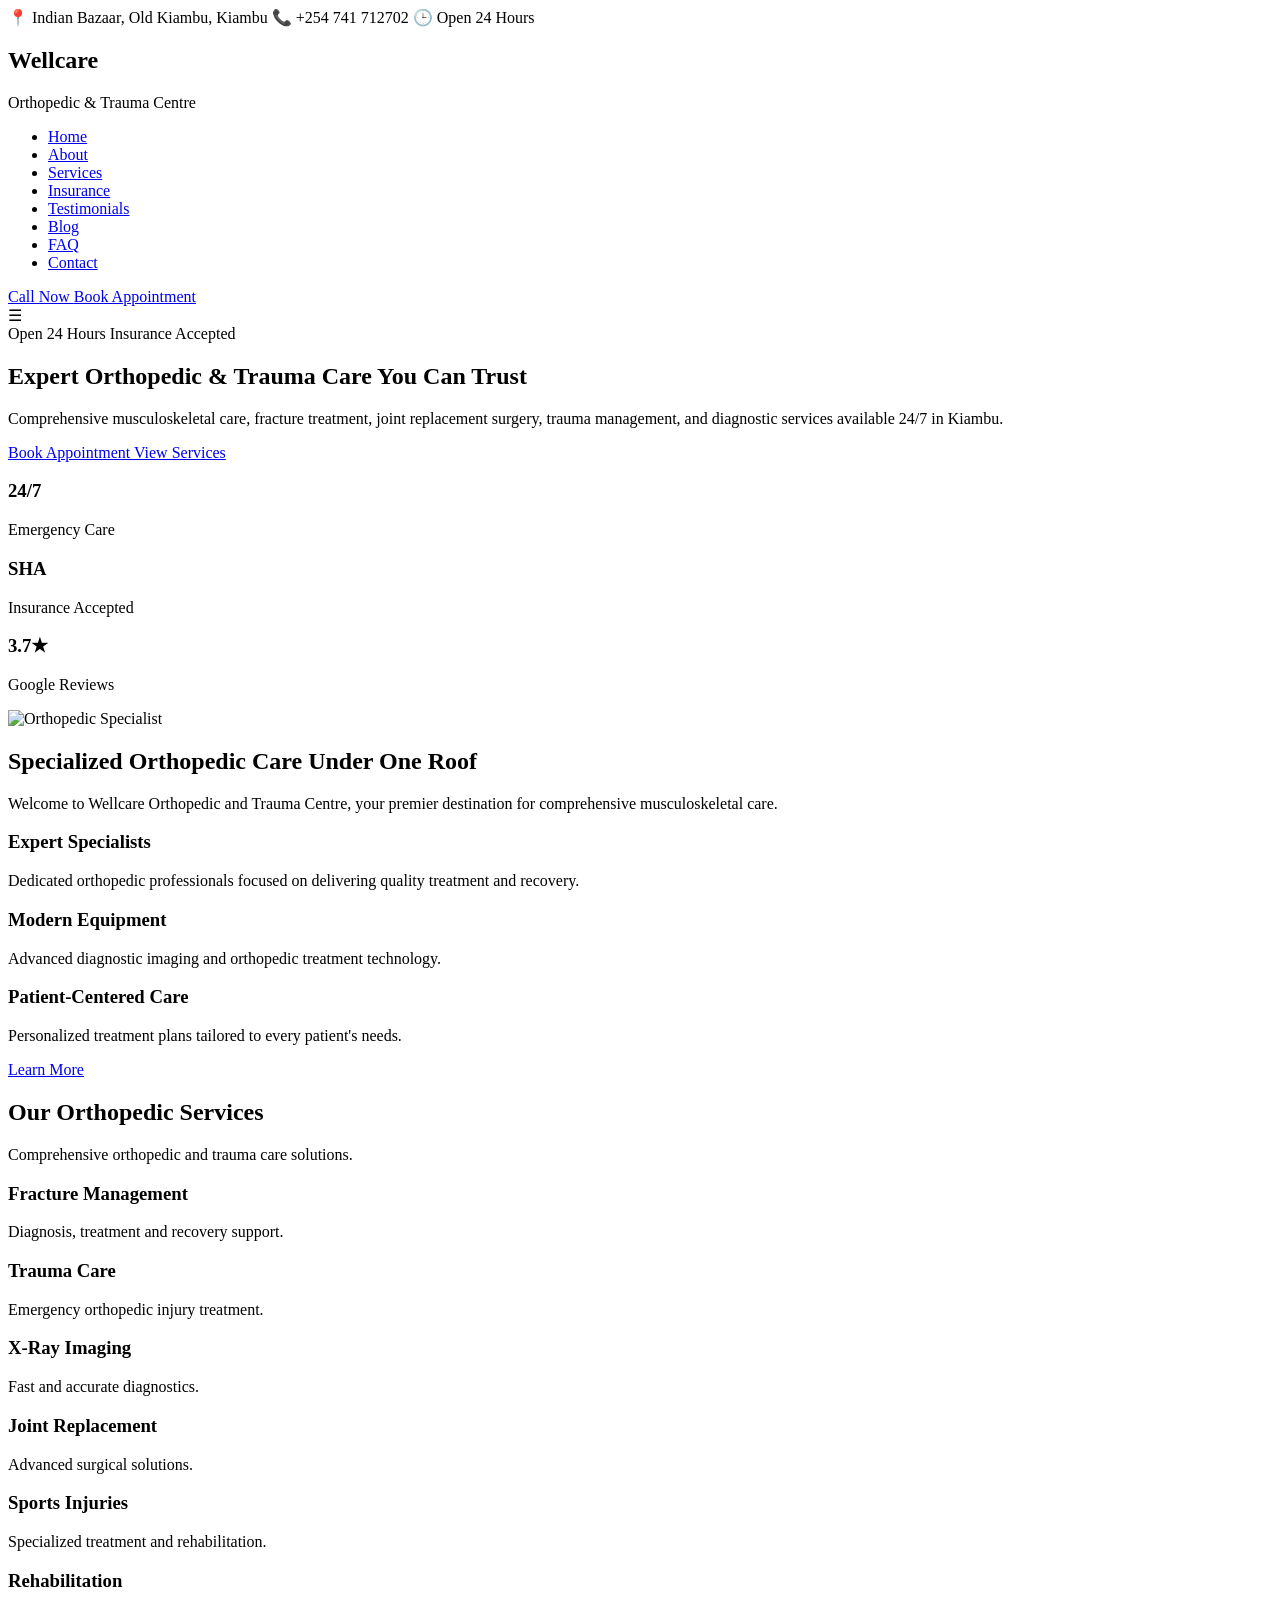
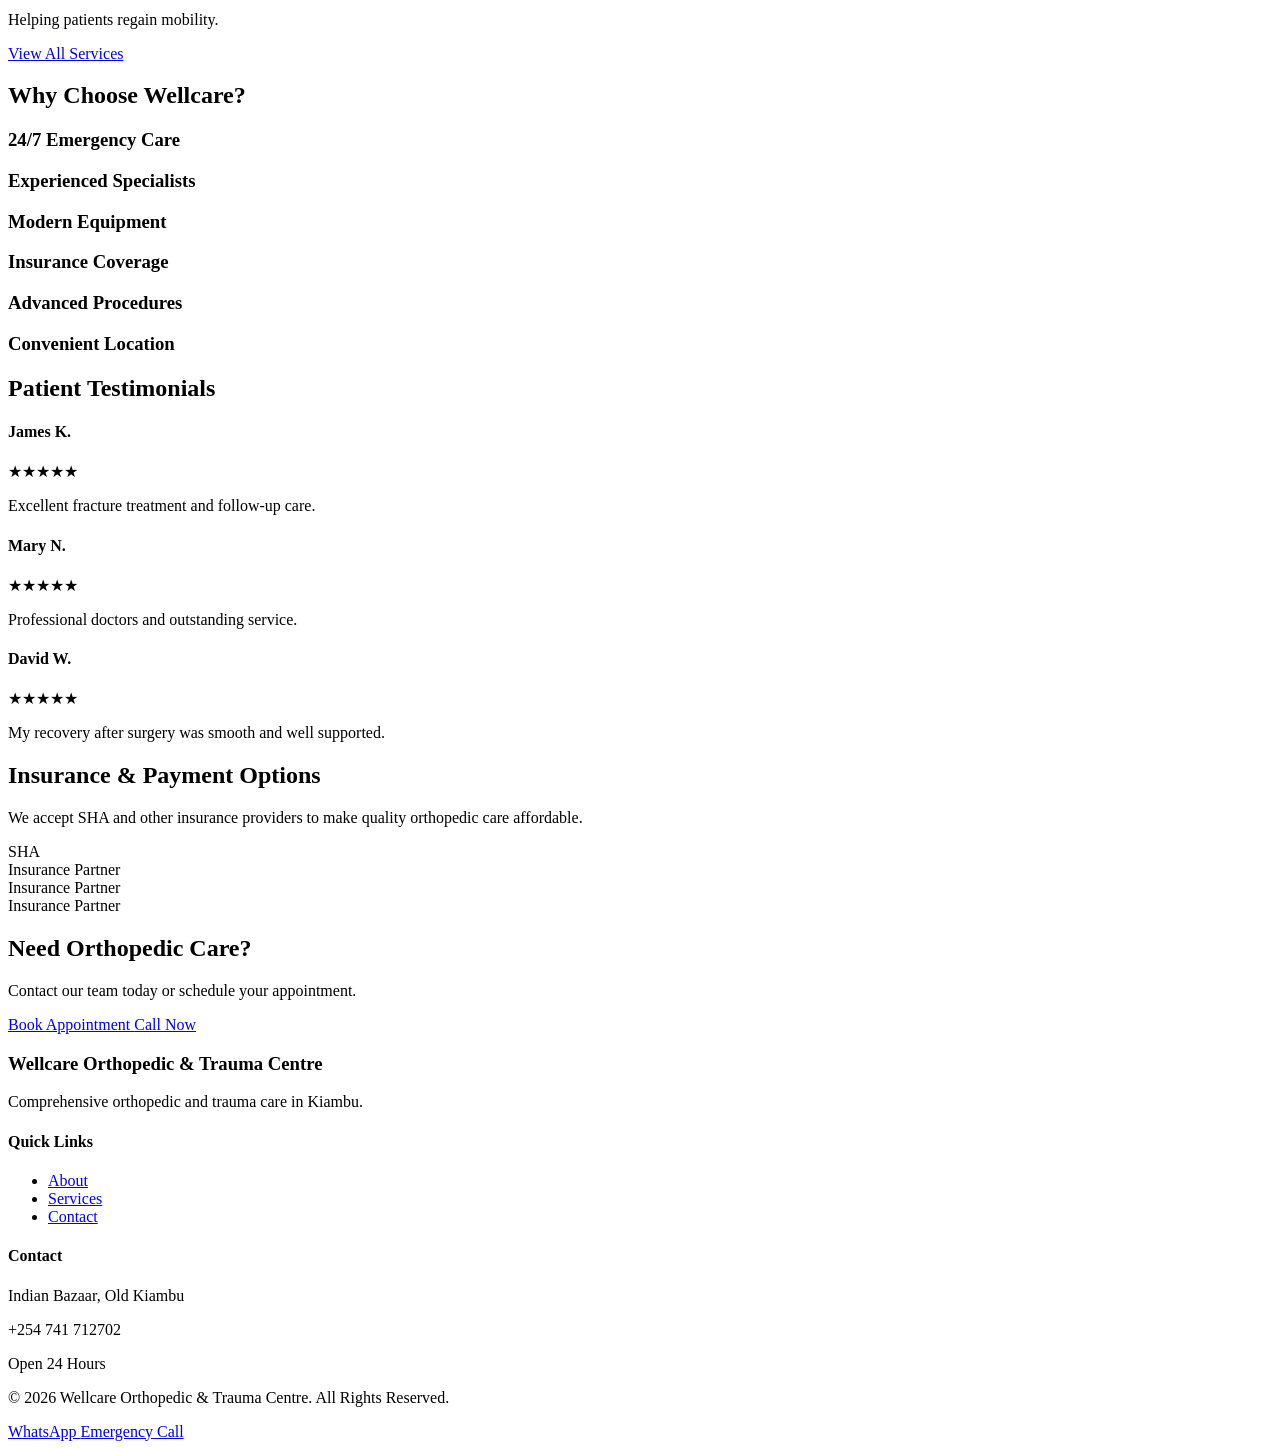
==== index.html @ 738a3591 "Rename index to index.html" ====
﻿<!DOCTYPE html>
<html lang="en">
<head>
    <meta charset="UTF-8">
    <meta name="viewport" content="width=device-width, initial-scale=1.0">

    <title>Wellcare Orthopedic & Trauma Centre | Orthopedic Hospital Kiambu</title>

    <meta name="description" content="Expert orthopedic and trauma care in Kiambu. Fracture treatment, trauma management, joint replacement surgery, rehabilitation, X-ray imaging, and emergency orthopedic services available 24/7.">

    <meta name="keywords" content="Orthopedic Hospital Kiambu, Trauma Centre Kiambu, Orthopedic Specialist Kenya, Fracture Treatment Kiambu, Joint Replacement Kenya">

    <link rel="stylesheet" href="css/style.css">

    <link rel="preconnect" href="https://fonts.googleapis.com">
    <link href="https://fonts.googleapis.com/css2?family=Inter:wght@300;400;500;600;700;800;900&display=swap" rel="stylesheet">

    <script src="https://kit.fontawesome.com/a076d05399.js" crossorigin="anonymous"></script>
</head>
<body>

    <!-- TOP BAR -->
    <div class="top-bar">
        <div class="container">
            <span>📍 Indian Bazaar, Old Kiambu, Kiambu</span>
            <span>📞 +254 741 712702</span>
            <span>🕒 Open 24 Hours</span>
        </div>
    </div>

    <!-- HEADER -->
    <header class="header">
        <div class="container nav-container">

            <div class="logo">
                <h2>Wellcare</h2>
                <span>Orthopedic & Trauma Centre</span>
            </div>

            <nav class="navbar">
                <ul class="nav-links">
                    <li><a href="index.html" class="active">Home</a></li>
                    <li><a href="about.html">About</a></li>
                    <li><a href="services.html">Services</a></li>
                    <li><a href="insurance.html">Insurance</a></li>
                    <li><a href="testimonials.html">Testimonials</a></li>
                    <li><a href="blog.html">Blog</a></li>
                    <li><a href="faq.html">FAQ</a></li>
                    <li><a href="contact.html">Contact</a></li>
                </ul>
            </nav>

            <div class="nav-buttons">
                <a href="tel:+254741712702" class="btn btn-outline">
                    Call Now
                </a>

                <a href="appointment.html" class="btn btn-primary">
                    Book Appointment
                </a>
            </div>

            <div class="mobile-menu-btn">
                ☰
            </div>

        </div>
    </header>

    <!-- HERO -->
    <section class="hero">

        <div class="container hero-content">

            <div class="hero-text">

                <div class="badges">
                    <span class="badge">Open 24 Hours</span>
                    <span class="badge">Insurance Accepted</span>
                </div>

                <h1>
                    Expert Orthopedic &
                    Trauma Care You Can Trust
                </h1>

                <p>
                    Comprehensive musculoskeletal care,
                    fracture treatment, joint replacement surgery,
                    trauma management, and diagnostic services
                    available 24/7 in Kiambu.
                </p>

                <div class="hero-buttons">
                    <a href="appointment.html" class="btn btn-primary">
                        Book Appointment
                    </a>

                    <a href="services.html" class="btn btn-secondary">
                        View Services
                    </a>
                </div>

                <div class="trust-indicators">

                    <div class="indicator">
                        <h3>24/7</h3>
                        <p>Emergency Care</p>
                    </div>

                    <div class="indicator">
                        <h3>SHA</h3>
                        <p>Insurance Accepted</p>
                    </div>

                    <div class="indicator">
                        <h3>3.7★</h3>
                        <p>Google Reviews</p>
                    </div>

                </div>

            </div>

            <div class="hero-image">
                <img src="images/hero-doctor.jpg"
                     alt="Orthopedic Specialist">
            </div>

        </div>

    </section>

    <!-- ABOUT PREVIEW -->
    <section class="about-preview">

        <div class="container">

            <div class="section-title">
                <h2>Specialized Orthopedic Care Under One Roof</h2>

                <p>
                    Welcome to Wellcare Orthopedic and Trauma Centre,
                    your premier destination for comprehensive
                    musculoskeletal care.
                </p>
            </div>

            <div class="about-grid">

                <div class="about-card">
                    <h3>Expert Specialists</h3>
                    <p>
                        Dedicated orthopedic professionals focused on
                        delivering quality treatment and recovery.
                    </p>
                </div>

                <div class="about-card">
                    <h3>Modern Equipment</h3>
                    <p>
                        Advanced diagnostic imaging and orthopedic
                        treatment technology.
                    </p>
                </div>

                <div class="about-card">
                    <h3>Patient-Centered Care</h3>
                    <p>
                        Personalized treatment plans tailored to every
                        patient's needs.
                    </p>
                </div>

            </div>

            <div class="center-btn">
                <a href="about.html" class="btn btn-primary">
                    Learn More
                </a>
            </div>

        </div>

    </section>

    <!-- SERVICES -->
    <section class="services">

        <div class="container">

            <div class="section-title">
                <h2>Our Orthopedic Services</h2>

                <p>
                    Comprehensive orthopedic and trauma care solutions.
                </p>
            </div>

            <div class="services-grid">

                <div class="service-card">
                    <h3>Fracture Management</h3>
                    <p>Diagnosis, treatment and recovery support.</p>
                </div>

                <div class="service-card">
                    <h3>Trauma Care</h3>
                    <p>Emergency orthopedic injury treatment.</p>
                </div>

                <div class="service-card">
                    <h3>X-Ray Imaging</h3>
                    <p>Fast and accurate diagnostics.</p>
                </div>

                <div class="service-card">
                    <h3>Joint Replacement</h3>
                    <p>Advanced surgical solutions.</p>
                </div>

                <div class="service-card">
                    <h3>Sports Injuries</h3>
                    <p>Specialized treatment and rehabilitation.</p>
                </div>

                <div class="service-card">
                    <h3>Rehabilitation</h3>
                    <p>Helping patients regain mobility.</p>
                </div>

            </div>

            <div class="center-btn">
                <a href="services.html" class="btn btn-primary">
                    View All Services
                </a>
            </div>

        </div>

    </section>

    <!-- WHY CHOOSE US -->
    <section class="why-us">

        <div class="container">

            <div class="section-title">
                <h2>Why Choose Wellcare?</h2>
            </div>

            <div class="features-grid">

                <div class="feature-card">
                    <h3>24/7 Emergency Care</h3>
                </div>

                <div class="feature-card">
                    <h3>Experienced Specialists</h3>
                </div>

                <div class="feature-card">
                    <h3>Modern Equipment</h3>
                </div>

                <div class="feature-card">
                    <h3>Insurance Coverage</h3>
                </div>

                <div class="feature-card">
                    <h3>Advanced Procedures</h3>
                </div>

                <div class="feature-card">
                    <h3>Convenient Location</h3>
                </div>

            </div>

        </div>

    </section>

    <!-- TESTIMONIALS -->
    <section class="testimonials">

        <div class="container">

            <div class="section-title">
                <h2>Patient Testimonials</h2>
            </div>

            <div class="testimonial-grid">

                <div class="testimonial-card">
                    <h4>James K.</h4>
                    <div class="stars">★★★★★</div>
                    <p>
                        Excellent fracture treatment and follow-up care.
                    </p>
                </div>

                <div class="testimonial-card">
                    <h4>Mary N.</h4>
                    <div class="stars">★★★★★</div>
                    <p>
                        Professional doctors and outstanding service.
                    </p>
                </div>

                <div class="testimonial-card">
                    <h4>David W.</h4>
                    <div class="stars">★★★★★</div>
                    <p>
                        My recovery after surgery was smooth and well
                        supported.
                    </p>
                </div>

            </div>

        </div>

    </section>

    <!-- INSURANCE -->
    <section class="insurance">

        <div class="container">

            <div class="section-title">
                <h2>Insurance & Payment Options</h2>

                <p>
                    We accept SHA and other insurance providers to make
                    quality orthopedic care affordable.
                </p>
            </div>

            <div class="insurance-grid">

                <div class="insurance-item">SHA</div>
                <div class="insurance-item">Insurance Partner</div>
                <div class="insurance-item">Insurance Partner</div>
                <div class="insurance-item">Insurance Partner</div>

            </div>

        </div>

    </section>

    <!-- CTA -->
    <section class="cta">

        <div class="container">

            <h2>
                Need Orthopedic Care?
            </h2>

            <p>
                Contact our team today or schedule your appointment.
            </p>

            <div class="cta-buttons">

                <a href="appointment.html" class="btn btn-primary">
                    Book Appointment
                </a>

                <a href="tel:+254741712702" class="btn btn-outline">
                    Call Now
                </a>

            </div>

        </div>

    </section>

    <!-- FOOTER -->
    <footer class="footer">

        <div class="container footer-grid">

            <div>
                <h3>Wellcare Orthopedic & Trauma Centre</h3>
                <p>
                    Comprehensive orthopedic and trauma care in Kiambu.
                </p>
            </div>

            <div>
                <h4>Quick Links</h4>

                <ul>
                    <li><a href="about.html">About</a></li>
                    <li><a href="services.html">Services</a></li>
                    <li><a href="contact.html">Contact</a></li>
                </ul>
            </div>

            <div>
                <h4>Contact</h4>

                <p>Indian Bazaar, Old Kiambu</p>
                <p>+254 741 712702</p>
                <p>Open 24 Hours</p>
            </div>

        </div>

        <div class="footer-bottom">
            <p>
                © 2026 Wellcare Orthopedic & Trauma Centre.
                All Rights Reserved.
            </p>
        </div>

    </footer>

    <!-- FLOATING BUTTONS -->

    <a href="https://wa.me/254741712702"
       class="whatsapp-btn"
       target="_blank">
        WhatsApp
    </a>

    <a href="tel:+254741712702"
       class="emergency-btn">
        Emergency Call
    </a>

    <script src="js/main.js"></script>

</body>
</html>
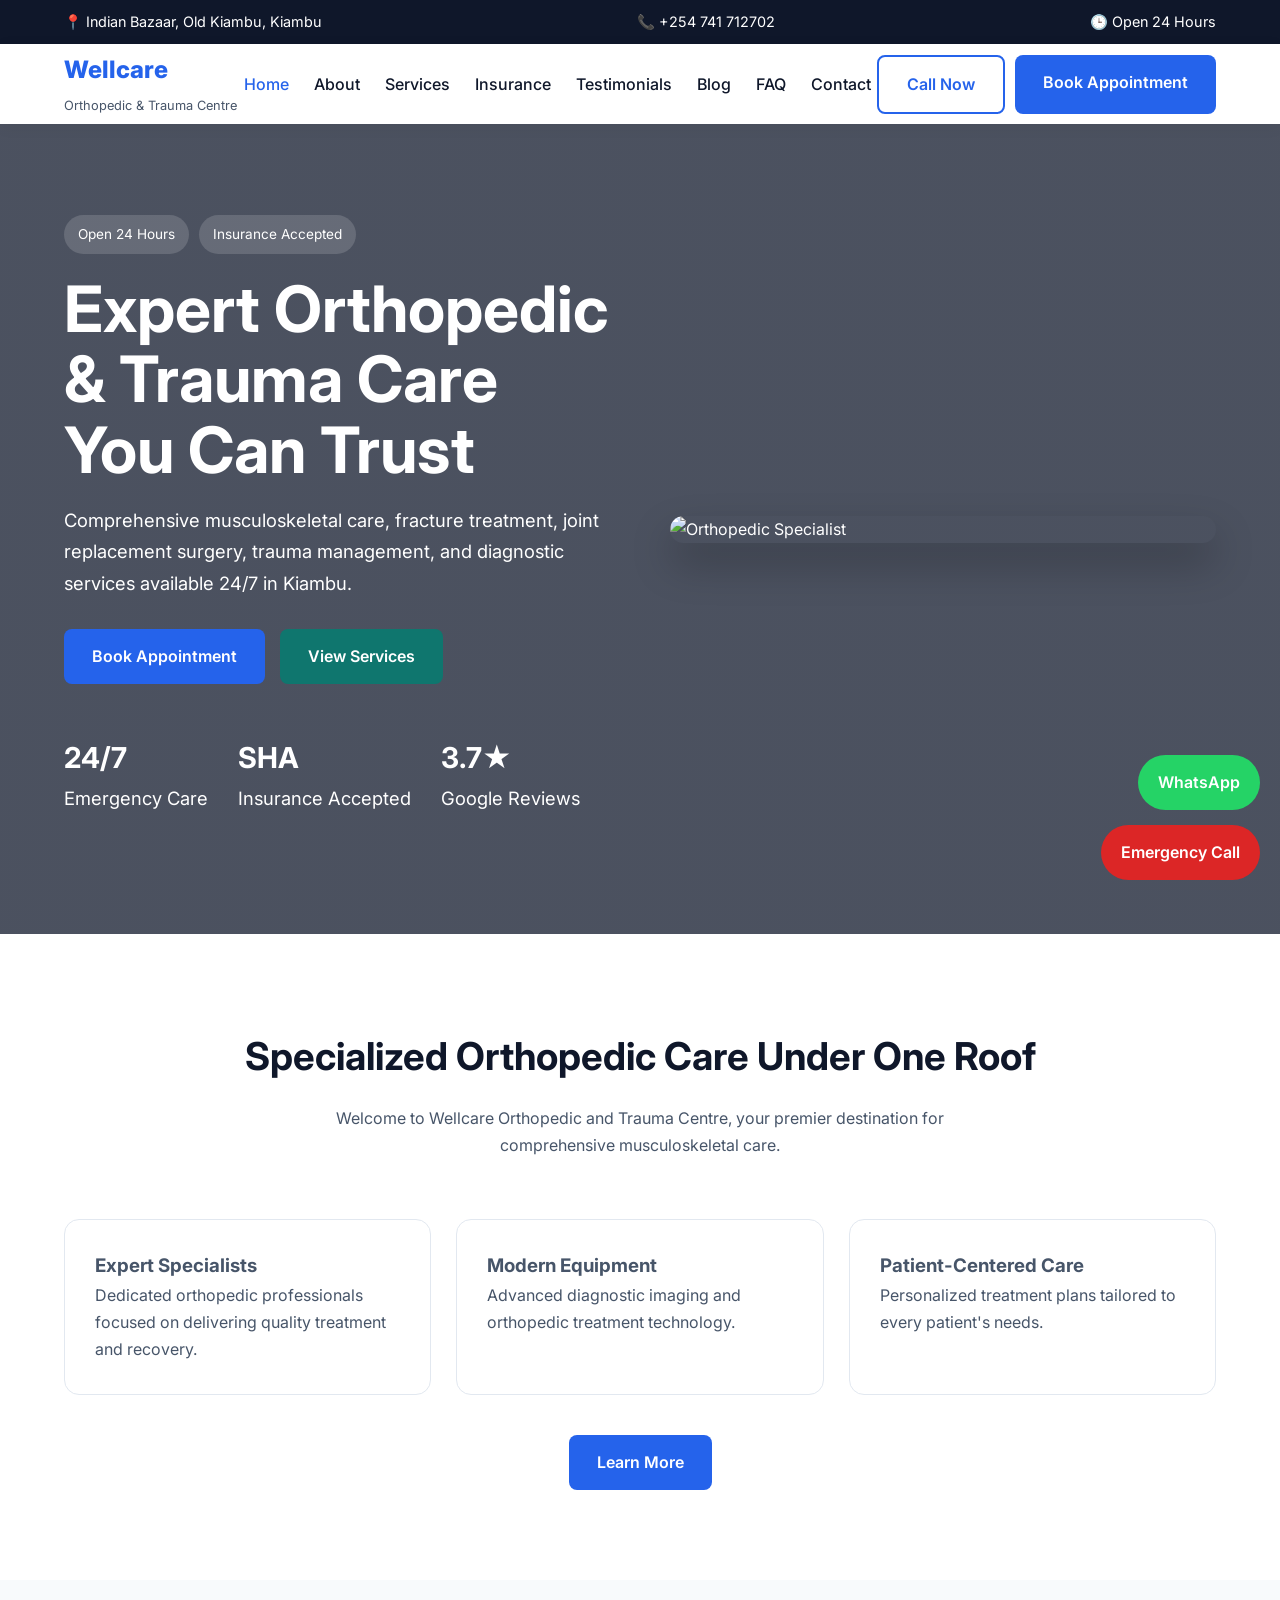
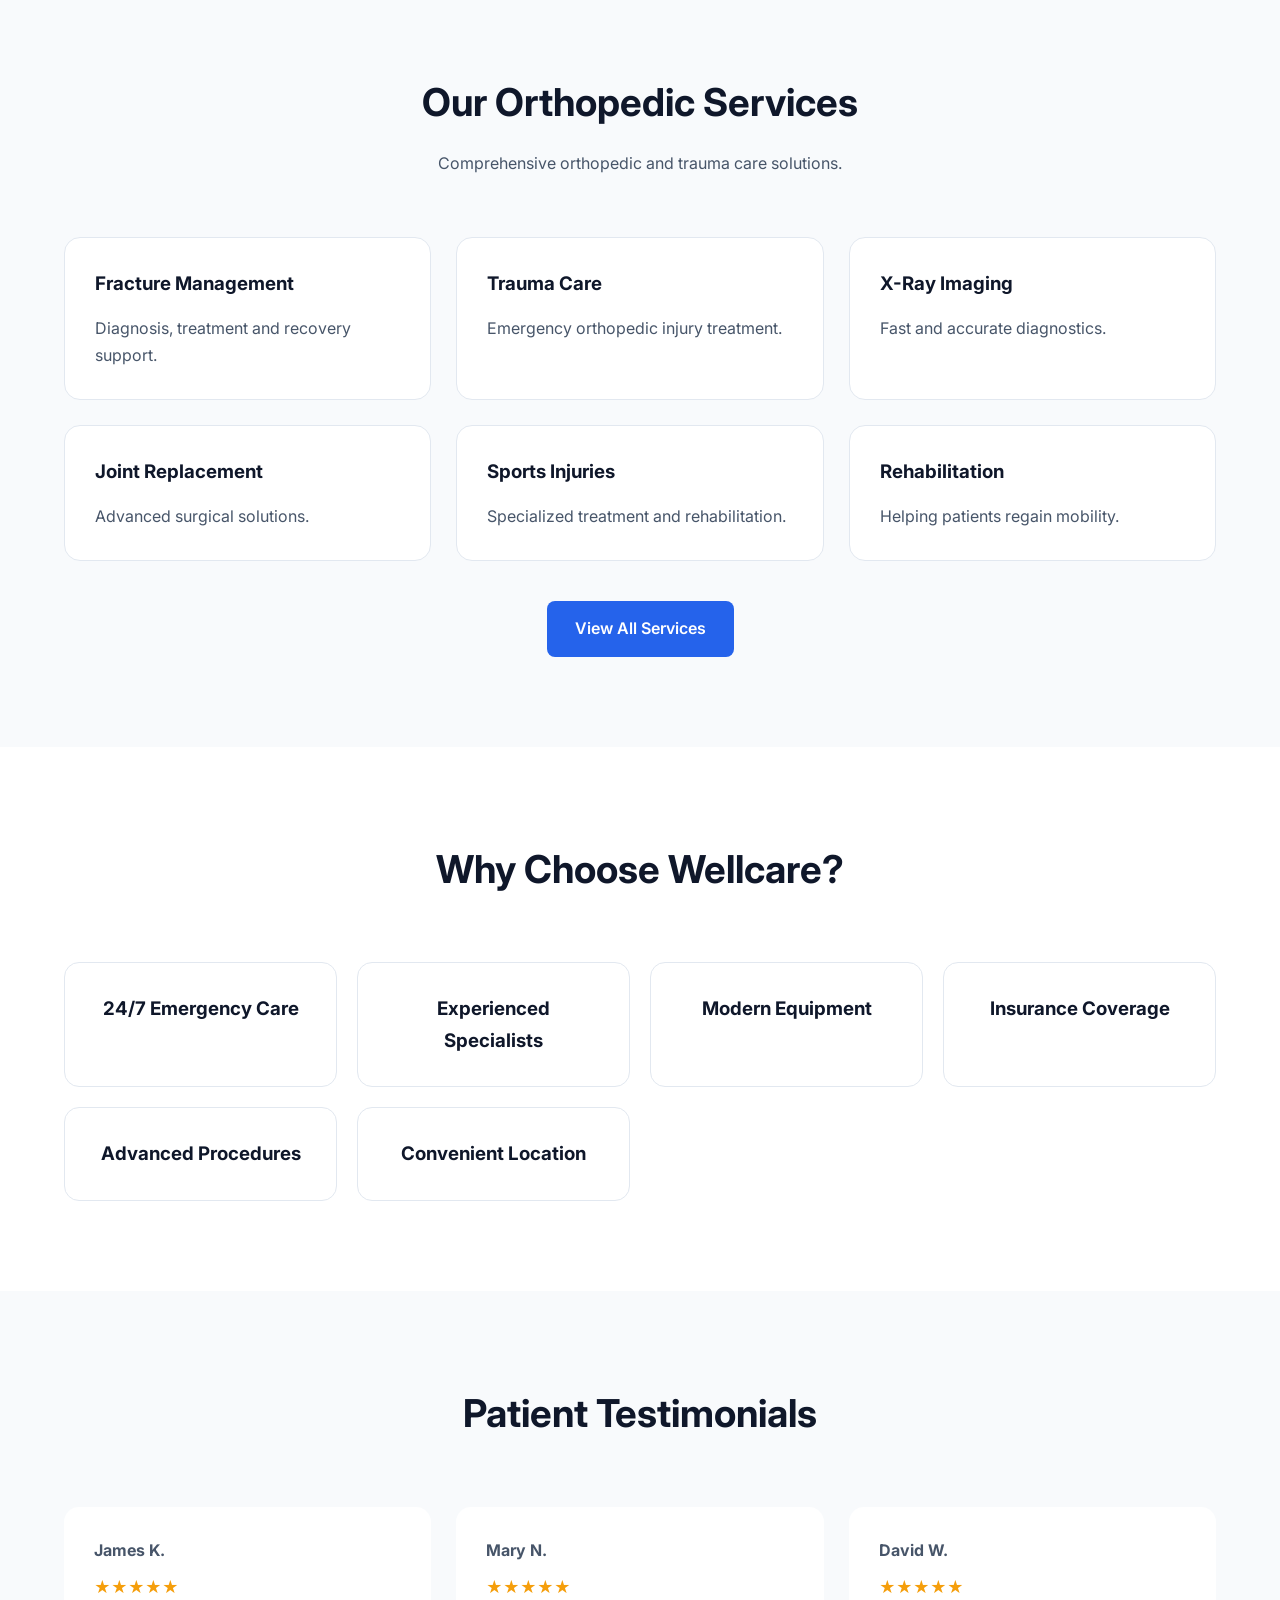
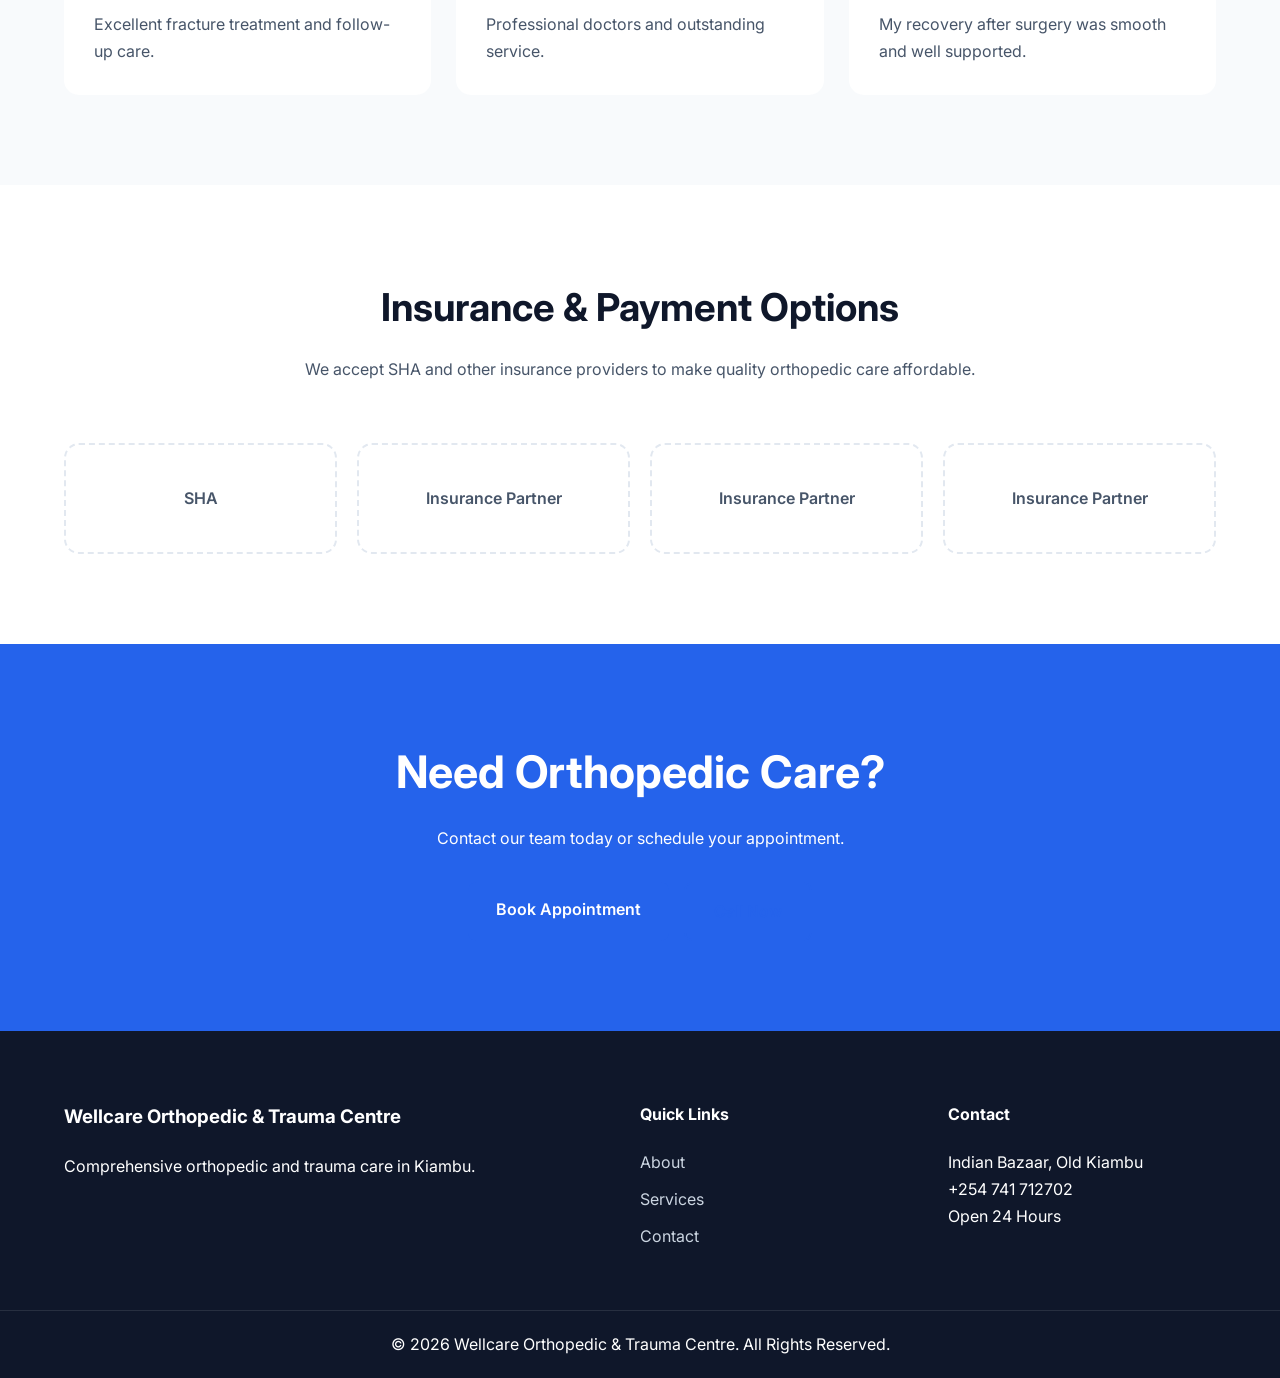
==== commit a4391a45: "Update index.html" ====
--- a/index.html
+++ b/index.html
@@ -10,7 +10,7 @@
 
     <meta name="keywords" content="Orthopedic Hospital Kiambu, Trauma Centre Kiambu, Orthopedic Specialist Kenya, Fracture Treatment Kiambu, Joint Replacement Kenya">
 
-    <link rel="stylesheet" href="css/style.css">
+    <link rel="stylesheet" href="style.css">
 
     <link rel="preconnect" href="https://fonts.googleapis.com">
     <link href="https://fonts.googleapis.com/css2?family=Inter:wght@300;400;500;600;700;800;900&display=swap" rel="stylesheet">
--- a/style.css
+++ b/style.css
@@ -0,0 +1,1227 @@
+﻿/* =========================
+   RESET
+========================= */
+
+* {
+  margin: 0;
+  padding: 0;
+  box-sizing: border-box;
+}
+
+:root {
+  --primary: #0f766e;
+  --secondary: #2563eb;
+  --accent: #14b8a6;
+  --dark: #0f172a;
+  --text: #475569;
+  --light: #f8fafc;
+  --white: #ffffff;
+  --border: #e2e8f0;
+}
+
+html {
+  scroll-behavior: smooth;
+}
+
+body {
+  font-family: "Inter", sans-serif;
+  color: var(--text);
+  background: var(--white);
+  line-height: 1.7;
+}
+
+/* =========================
+   GLOBAL
+========================= */
+
+.container {
+  width: 90%;
+  max-width: 1200px;
+  margin: auto;
+}
+
+section {
+  padding: 90px 0;
+}
+
+img {
+  width: 100%;
+  display: block;
+}
+
+a {
+  text-decoration: none;
+}
+
+ul {
+  list-style: none;
+}
+
+.section-title {
+  text-align: center;
+  margin-bottom: 60px;
+}
+
+.section-title h2 {
+  font-size: 2.4rem;
+  color: var(--dark);
+  margin-bottom: 15px;
+}
+
+.section-title p {
+  max-width: 700px;
+  margin: auto;
+}
+
+.center-btn {
+  text-align: center;
+  margin-top: 40px;
+}
+
+/* =========================
+   BUTTONS
+========================= */
+
+.btn {
+  display: inline-block;
+  padding: 14px 28px;
+  border-radius: 8px;
+  font-weight: 600;
+  transition: .3s;
+}
+
+.btn-primary {
+  background: var(--secondary);
+  color: white;
+}
+
+.btn-primary:hover {
+  background: #1d4ed8;
+}
+
+.btn-outline {
+  border: 2px solid var(--secondary);
+  color: var(--secondary);
+}
+
+.btn-outline:hover {
+  background: var(--secondary);
+  color: white;
+}
+
+.btn-secondary {
+  background: var(--primary);
+  color: white;
+}
+
+.btn-secondary:hover {
+  background: #115e59;
+}
+
+/* =========================
+   TOP BAR
+========================= */
+
+.top-bar {
+  background: var(--dark);
+  color: white;
+  padding: 10px 0;
+  font-size: .9rem;
+}
+
+.top-bar .container {
+  display: flex;
+  justify-content: space-between;
+  flex-wrap: wrap;
+}
+
+/* =========================
+   HEADER
+========================= */
+
+.header {
+  background: white;
+  position: sticky;
+  top: 0;
+  z-index: 1000;
+  box-shadow: 0 3px 15px rgba(0,0,0,.05);
+}
+
+.nav-container {
+  display: flex;
+  align-items: center;
+  justify-content: space-between;
+  min-height: 80px;
+}
+
+.logo h2 {
+  color: var(--secondary);
+  font-weight: 800;
+}
+
+.logo span {
+  font-size: .8rem;
+  color: var(--text);
+}
+
+.nav-links {
+  display: flex;
+  gap: 25px;
+}
+
+.nav-links a {
+  color: var(--dark);
+  font-weight: 500;
+  transition: .3s;
+}
+
+.nav-links a:hover,
+.nav-links .active {
+  color: var(--secondary);
+}
+
+.nav-buttons {
+  display: flex;
+  gap: 10px;
+}
+
+.mobile-menu-btn {
+  display: none;
+  font-size: 2rem;
+  cursor: pointer;
+}
+
+/* =========================
+   HERO
+========================= */
+
+.hero {
+  background:
+    linear-gradient(
+      rgba(15,23,42,.75),
+      rgba(15,23,42,.75)
+    ),
+    url("../images/hero-bg.jpg");
+  background-size: cover;
+  background-position: center;
+  color: white;
+  min-height: 90vh;
+  display: flex;
+  align-items: center;
+}
+
+.hero-content {
+  display: grid;
+  grid-template-columns: 1fr 1fr;
+  gap: 60px;
+  align-items: center;
+}
+
+.hero h1 {
+  font-size: 4rem;
+  line-height: 1.1;
+  margin: 20px 0;
+}
+
+.hero p {
+  font-size: 1.15rem;
+  margin-bottom: 30px;
+}
+
+.badges {
+  display: flex;
+  gap: 10px;
+  flex-wrap: wrap;
+}
+
+.badge {
+  background: rgba(255,255,255,.15);
+  padding: 8px 14px;
+  border-radius: 40px;
+  font-size: .85rem;
+}
+
+.hero-buttons {
+  display: flex;
+  gap: 15px;
+  flex-wrap: wrap;
+}
+
+.hero-image img {
+  border-radius: 20px;
+  box-shadow: 0 20px 40px rgba(0,0,0,.25);
+}
+
+.trust-indicators {
+  margin-top: 50px;
+  display: flex;
+  gap: 30px;
+}
+
+.indicator h3 {
+  font-size: 1.8rem;
+}
+
+/* =========================
+   ABOUT
+========================= */
+
+.about-grid {
+  display: grid;
+  grid-template-columns: repeat(3,1fr);
+  gap: 25px;
+}
+
+.about-card {
+  background: white;
+  border: 1px solid var(--border);
+  border-radius: 15px;
+  padding: 30px;
+  transition: .3s;
+}
+
+.about-card:hover {
+  transform: translateY(-5px);
+}
+
+/* =========================
+   SERVICES
+========================= */
+
+.services {
+  background: var(--light);
+}
+
+.services-grid {
+  display: grid;
+  grid-template-columns: repeat(3,1fr);
+  gap: 25px;
+}
+
+.service-card {
+  background: white;
+  padding: 30px;
+  border-radius: 16px;
+  transition: .3s;
+  border: 1px solid var(--border);
+}
+
+.service-card:hover {
+  transform: translateY(-8px);
+  box-shadow: 0 15px 30px rgba(0,0,0,.08);
+}
+
+.service-card h3 {
+  color: var(--dark);
+  margin-bottom: 15px;
+}
+
+/* =========================
+   FEATURES
+========================= */
+
+.features-grid {
+  display: grid;
+  grid-template-columns: repeat(4,1fr);
+  gap: 20px;
+}
+
+.feature-card {
+  background: white;
+  border-radius: 15px;
+  padding: 30px;
+  text-align: center;
+  border: 1px solid var(--border);
+}
+
+.feature-card h3 {
+  color: var(--dark);
+}
+
+/* =========================
+   TESTIMONIALS
+========================= */
+
+.testimonials {
+  background: var(--light);
+}
+
+.testimonial-grid {
+  display: grid;
+  grid-template-columns: repeat(3,1fr);
+  gap: 25px;
+}
+
+.testimonial-card {
+  background: white;
+  padding: 30px;
+  border-radius: 15px;
+}
+
+.stars {
+  color: #f59e0b;
+  margin: 10px 0;
+}
+
+/* =========================
+   INSURANCE
+========================= */
+
+.insurance-grid {
+  display: grid;
+  grid-template-columns: repeat(4,1fr);
+  gap: 20px;
+}
+
+.insurance-item {
+  border: 2px dashed var(--border);
+  padding: 40px;
+  text-align: center;
+  border-radius: 15px;
+  font-weight: 600;
+}
+
+/* =========================
+   CTA
+========================= */
+
+.cta {
+  background: var(--secondary);
+  color: white;
+  text-align: center;
+}
+
+.cta h2 {
+  font-size: 2.8rem;
+}
+
+.cta p {
+  margin: 15px 0 30px;
+}
+
+.cta-buttons {
+  display: flex;
+  justify-content: center;
+  gap: 15px;
+}
+
+/* =========================
+   FOOTER
+========================= */
+
+.footer {
+  background: var(--dark);
+  color: white;
+  padding-top: 70px;
+}
+
+.footer-grid {
+  display: grid;
+  grid-template-columns: 2fr 1fr 1fr;
+  gap: 40px;
+}
+
+.footer h3,
+.footer h4 {
+  margin-bottom: 20px;
+}
+
+.footer ul li {
+  margin-bottom: 10px;
+}
+
+.footer a {
+  color: #cbd5e1;
+}
+
+.footer-bottom {
+  border-top: 1px solid rgba(255,255,255,.1);
+  margin-top: 50px;
+  text-align: center;
+  padding: 20px;
+}
+
+/* =========================
+   FLOATING BUTTONS
+========================= */
+
+.whatsapp-btn,
+.emergency-btn {
+  position: fixed;
+  right: 20px;
+  padding: 14px 20px;
+  color: white;
+  border-radius: 50px;
+  z-index: 999;
+  font-weight: 600;
+}
+
+.whatsapp-btn {
+  bottom: 90px;
+  background: #25d366;
+}
+
+.emergency-btn {
+  bottom: 20px;
+  background: #dc2626;
+}
+
+/* =========================
+   ANIMATIONS
+========================= */
+
+.service-card,
+.about-card,
+.feature-card,
+.testimonial-card {
+  transition: all .35s ease;
+}
+
+.fade-in {
+  opacity: 0;
+  transform: translateY(30px);
+}
+
+.fade-in.show {
+  opacity: 1;
+  transform: translateY(0);
+}
+
+/* =========================
+   RESPONSIVE
+========================= */
+
+@media(max-width: 992px){
+
+  .hero-content,
+  .about-grid,
+  .services-grid,
+  .testimonial-grid,
+  .features-grid,
+  .insurance-grid,
+  .footer-grid {
+      grid-template-columns: 1fr 1fr;
+  }
+
+  .hero h1 {
+      font-size: 3rem;
+  }
+}
+
+@media(max-width: 768px){
+
+  .navbar,
+  .nav-buttons {
+      display: none;
+  }
+
+  .mobile-menu-btn {
+      display: block;
+  }
+
+  .hero-content,
+  .about-grid,
+  .services-grid,
+  .testimonial-grid,
+  .features-grid,
+  .insurance-grid,
+  .footer-grid {
+      grid-template-columns: 1fr;
+  }
+
+  .hero {
+      text-align: center;
+  }
+
+  .hero h1 {
+      font-size: 2.4rem;
+  }
+
+  .trust-indicators {
+      justify-content: center;
+      flex-wrap: wrap;
+  }
+
+  .hero-buttons,
+  .cta-buttons {
+      justify-content: center;
+      flex-wrap: wrap;
+  }
+
+  .top-bar .container {
+      flex-direction: column;
+      gap: 5px;
+      text-align: center;
+  }
+}
+
+@media(max-width: 480px){
+
+  .section-title h2 {
+      font-size: 2rem;
+  }
+
+  .hero h1 {
+      font-size: 2rem;
+  }
+
+  .btn {
+      width: 100%;
+      text-align: center;
+  }
+}
+
+
+/* Mobile Menu */
+
+.mobile-active {
+    display: block !important;
+    position: absolute;
+    top: 80px;
+    left: 0;
+    width: 100%;
+    background: white;
+    padding: 20px;
+    box-shadow: 0 10px 25px rgba(0,0,0,.08);
+}
+
+/* Sticky Header */
+
+.header-scrolled {
+    box-shadow: 0 8px 30px rgba(0,0,0,.1);
+    background: rgba(255,255,255,.98);
+    backdrop-filter: blur(10px);
+}
+
+/* Modal */
+
+#appointmentModal {
+    position: fixed;
+    inset: 0;
+    background: rgba(0,0,0,.6);
+    display: none;
+    justify-content: center;
+    align-items: center;
+    z-index: 9999;
+}
+
+.show-modal {
+    display: flex !important;
+}
+
+.modal-content {
+    background: white;
+    padding: 40px;
+    width: 90%;
+    max-width: 600px;
+    border-radius: 16px;
+}
+
+/* Page transitions */
+
+body {
+    opacity: 1;
+    transition: opacity .3s ease;
+}
+
+.page-exit {
+    opacity: 0;
+}
+
+/* Back To Top */
+
+.back-to-top {
+    position: fixed;
+    left: 20px;
+    bottom: 20px;
+    width: 50px;
+    height: 50px;
+    border: none;
+    border-radius: 50%;
+    cursor: pointer;
+    background: #2563eb;
+    color: white;
+    opacity: 0;
+    visibility: hidden;
+    z-index: 999;
+}
+
+.show-top {
+    opacity: 1;
+    visibility: visible;
+}
+
+
+/* ABOUT PAGE */
+
+.page-hero {
+    background: linear-gradient(
+        rgba(37,99,235,.9),
+        rgba(15,118,110,.9)
+    );
+    color: white;
+    text-align: center;
+    padding: 120px 0;
+}
+
+.page-hero h1 {
+    font-size: 3rem;
+    margin-bottom: 20px;
+}
+
+.two-column {
+    display: grid;
+    grid-template-columns: 1fr 1fr;
+    gap: 50px;
+    align-items: center;
+}
+
+.two-column img {
+    border-radius: 20px;
+}
+
+.mission-grid {
+    display: grid;
+    grid-template-columns: repeat(2,1fr);
+    gap: 30px;
+}
+
+.stats-grid {
+    display: grid;
+    grid-template-columns: repeat(4,1fr);
+    gap: 25px;
+}
+
+.stat-card {
+    text-align: center;
+    background: white;
+    padding: 40px;
+    border-radius: 15px;
+    border: 1px solid #e2e8f0;
+}
+
+.stat-card h2 {
+    font-size: 3rem;
+    color: #2563eb;
+}
+
+@media(max-width:768px){
+
+    .two-column,
+    .mission-grid,
+    .stats-grid {
+        grid-template-columns: 1fr;
+    }
+
+    .page-hero h1 {
+        font-size: 2.2rem;
+    }
+}
+
+
+/* SERVICES PAGE */
+
+.services-page {
+    background: #f8fafc;
+}
+
+.services-grid-large {
+    display: grid;
+    grid-template-columns: repeat(3,1fr);
+    gap: 30px;
+}
+
+.service-icon {
+    font-size: 3rem;
+    margin-bottom: 20px;
+}
+
+.services-grid-large .service-card {
+    display: flex;
+    flex-direction: column;
+    gap: 15px;
+}
+
+.services-grid-large .btn {
+    margin-top: auto;
+}
+
+.emergency-section {
+    background: linear-gradient(
+        135deg,
+        #dc2626,
+        #ef4444
+    );
+    color: white;
+    text-align: center;
+}
+
+.emergency-content {
+    max-width: 800px;
+    margin: auto;
+}
+
+.emergency-content h2 {
+    font-size: 2.5rem;
+    margin-bottom: 20px;
+}
+
+.emergency-content p {
+    margin-bottom: 30px;
+}
+
+@media(max-width:992px){
+
+    .services-grid-large{
+        grid-template-columns: repeat(2,1fr);
+    }
+
+}
+
+@media(max-width:768px){
+
+    .services-grid-large{
+        grid-template-columns: 1fr;
+    }
+
+    .emergency-content h2{
+        font-size: 2rem;
+    }
+
+}
+
+/* APPOINTMENT PAGE */
+
+.appointment-wrapper{
+display:grid;
+grid-template-columns:1fr 1.3fr;
+gap:40px;
+align-items:start;
+}
+
+.appointment-info{
+background:#f8fafc;
+padding:40px;
+border-radius:16px;
+}
+
+.appointment-feature{
+padding:15px 0;
+border-bottom:1px solid #e2e8f0;
+font-weight:500;
+}
+
+.appointment-contact{
+margin-top:30px;
+}
+
+.appointment-form-card{
+background:white;
+padding:40px;
+border-radius:20px;
+box-shadow:0 10px 30px rgba(0,0,0,.08);
+}
+
+.form-group{
+margin-bottom:20px;
+}
+
+.form-group label{
+display:block;
+margin-bottom:8px;
+font-weight:600;
+}
+
+.form-group input,
+.form-group textarea,
+.form-group select{
+width:100%;
+padding:14px;
+border:1px solid #cbd5e1;
+border-radius:10px;
+font-family:inherit;
+}
+
+.full-width{
+width:100%;
+}
+
+@media(max-width:768px){
+
+.appointment-wrapper{
+grid-template-columns:1fr;
+}
+
+}
+
+/* CONTACT PAGE */
+
+.contact-grid{
+display:grid;
+grid-template-columns:1fr 1.3fr;
+gap:40px;
+}
+
+.contact-info{
+display:flex;
+flex-direction:column;
+gap:20px;
+}
+
+.contact-card{
+background:white;
+padding:25px;
+border-radius:16px;
+border:1px solid #e2e8f0;
+}
+
+.contact-card h3{
+margin-bottom:15px;
+color:#0f172a;
+}
+
+.contact-form-wrapper{
+background:white;
+padding:40px;
+border-radius:20px;
+box-shadow:0 10px 30px rgba(0,0,0,.08);
+}
+
+.map-container{
+overflow:hidden;
+border-radius:20px;
+box-shadow:0 10px 30px rgba(0,0,0,.08);
+}
+
+.map-container iframe{
+width:100%;
+height:500px;
+border:none;
+}
+
+.btn-success{
+background:#22c55e;
+color:white;
+}
+
+.btn-success:hover{
+background:#16a34a;
+}
+
+@media(max-width:768px){
+
+.contact-grid{
+grid-template-columns:1fr;
+}
+
+.map-container iframe{
+height:350px;
+}
+
+}
+
+/* INSURANCE PAGE */
+
+.insurance-benefits{
+display:grid;
+grid-template-columns:repeat(3,1fr);
+gap:20px;
+}
+
+.benefit-card{
+padding:25px;
+background:white;
+border:1px solid #e2e8f0;
+border-radius:16px;
+text-align:center;
+}
+
+.insurance-logos{
+display:grid;
+grid-template-columns:repeat(4,1fr);
+gap:20px;
+}
+
+.insurance-logo{
+background:white;
+padding:40px;
+border-radius:16px;
+text-align:center;
+font-weight:700;
+border:2px dashed #cbd5e1;
+}
+
+.claims-process{
+display:grid;
+grid-template-columns:repeat(4,1fr);
+gap:25px;
+}
+
+.claim-step{
+background:white;
+padding:30px;
+text-align:center;
+border-radius:16px;
+}
+
+.verification-box{
+max-width:700px;
+margin:auto;
+padding:40px;
+background:white;
+border-radius:20px;
+box-shadow:0 10px 30px rgba(0,0,0,.08);
+}
+
+@media(max-width:768px){
+
+.insurance-benefits,
+.insurance-logos,
+.claims-process{
+grid-template-columns:1fr;
+}
+
+}
+
+/* FAQ PAGE */
+
+.faq-search{
+max-width:700px;
+margin:0 auto 40px;
+}
+
+.faq-search input{
+width:100%;
+padding:16px;
+border-radius:12px;
+border:1px solid #cbd5e1;
+font-size:16px;
+}
+
+.faq-container{
+max-width:900px;
+margin:auto;
+}
+
+.faq-item{
+background:white;
+margin-bottom:15px;
+border-radius:14px;
+overflow:hidden;
+border:1px solid #e2e8f0;
+}
+
+.faq-question{
+width:100%;
+padding:22px;
+display:flex;
+justify-content:space-between;
+align-items:center;
+background:white;
+border:none;
+cursor:pointer;
+font-size:17px;
+font-weight:600;
+text-align:left;
+}
+
+.faq-answer{
+max-height:0;
+overflow:hidden;
+transition:.35s ease;
+padding:0 22px;
+}
+
+.faq-item.active .faq-answer{
+max-height:200px;
+padding:0 22px 22px;
+}
+
+.faq-item.active .faq-question span{
+transform:rotate(45deg);
+}
+
+
+/* TESTIMONIALS PAGE */
+
+.patient-avatar{
+width:70px;
+height:70px;
+border-radius:50%;
+background:#eff6ff;
+display:flex;
+align-items:center;
+justify-content:center;
+font-size:32px;
+margin-bottom:20px;
+}
+
+.recovery-grid{
+display:grid;
+grid-template-columns:repeat(3,1fr);
+gap:25px;
+}
+
+.recovery-card{
+background:white;
+padding:30px;
+border-radius:16px;
+border:1px solid #e2e8f0;
+text-align:center;
+}
+
+.google-review-box{
+background:white;
+padding:50px;
+border-radius:20px;
+text-align:center;
+box-shadow:0 10px 30px rgba(0,0,0,.08);
+}
+
+.rating-number{
+font-size:4rem;
+font-weight:800;
+color:#2563eb;
+display:block;
+}
+
+@media(max-width:768px){
+
+.recovery-grid{
+grid-template-columns:1fr;
+}
+
+.google-review-box{
+padding:30px;
+}
+
+.rating-number{
+font-size:3rem;
+}
+
+}
+
+/* BLOG PAGE */
+
+.featured-post{
+display:grid;
+grid-template-columns:1fr 1fr;
+gap:40px;
+align-items:center;
+}
+
+.featured-image img{
+border-radius:20px;
+height:450px;
+object-fit:cover;
+}
+
+.blog-category{
+display:inline-block;
+background:#dbeafe;
+color:#2563eb;
+padding:8px 14px;
+border-radius:30px;
+font-size:14px;
+font-weight:600;
+margin-bottom:15px;
+}
+
+.blog-search{
+max-width:700px;
+margin:auto;
+}
+
+.blog-search input{
+width:100%;
+padding:16px;
+border:1px solid #cbd5e1;
+border-radius:12px;
+}
+
+.blog-grid{
+display:grid;
+grid-template-columns:repeat(3,1fr);
+gap:30px;
+}
+
+.blog-card{
+background:white;
+border-radius:18px;
+overflow:hidden;
+box-shadow:0 10px 25px rgba(0,0,0,.06);
+transition:.3s;
+}
+
+.blog-card:hover{
+transform:translateY(-8px);
+}
+
+.blog-card img{
+height:220px;
+object-fit:cover;
+}
+
+.blog-content{
+padding:25px;
+}
+
+.blog-content h3{
+margin:15px 0;
+color:#0f172a;
+}
+
+.blog-content a{
+color:#2563eb;
+font-weight:600;
+}
+
+.newsletter-box{
+background:white;
+padding:60px;
+border-radius:24px;
+text-align:center;
+box-shadow:0 10px 30px rgba(0,0,0,.08);
+}
+
+.newsletter-form{
+display:flex;
+gap:15px;
+max-width:600px;
+margin:30px auto 0;
+}
+
+.newsletter-form input{
+flex:1;
+padding:15px;
+border:1px solid #cbd5e1;
+border-radius:10px;
+}
+
+@media(max-width:992px){
+
+.blog-grid{
+grid-template-columns:repeat(2,1fr);
+}
+
+.featured-post{
+grid-template-columns:1fr;
+}
+
+}
+
+@media(max-width:768px){
+
+.blog-grid{
+grid-template-columns:1fr;
+}
+
+.newsletter-form{
+flex-direction:column;
+}
+
+.newsletter-box{
+padding:35px;
+}
+
+}
